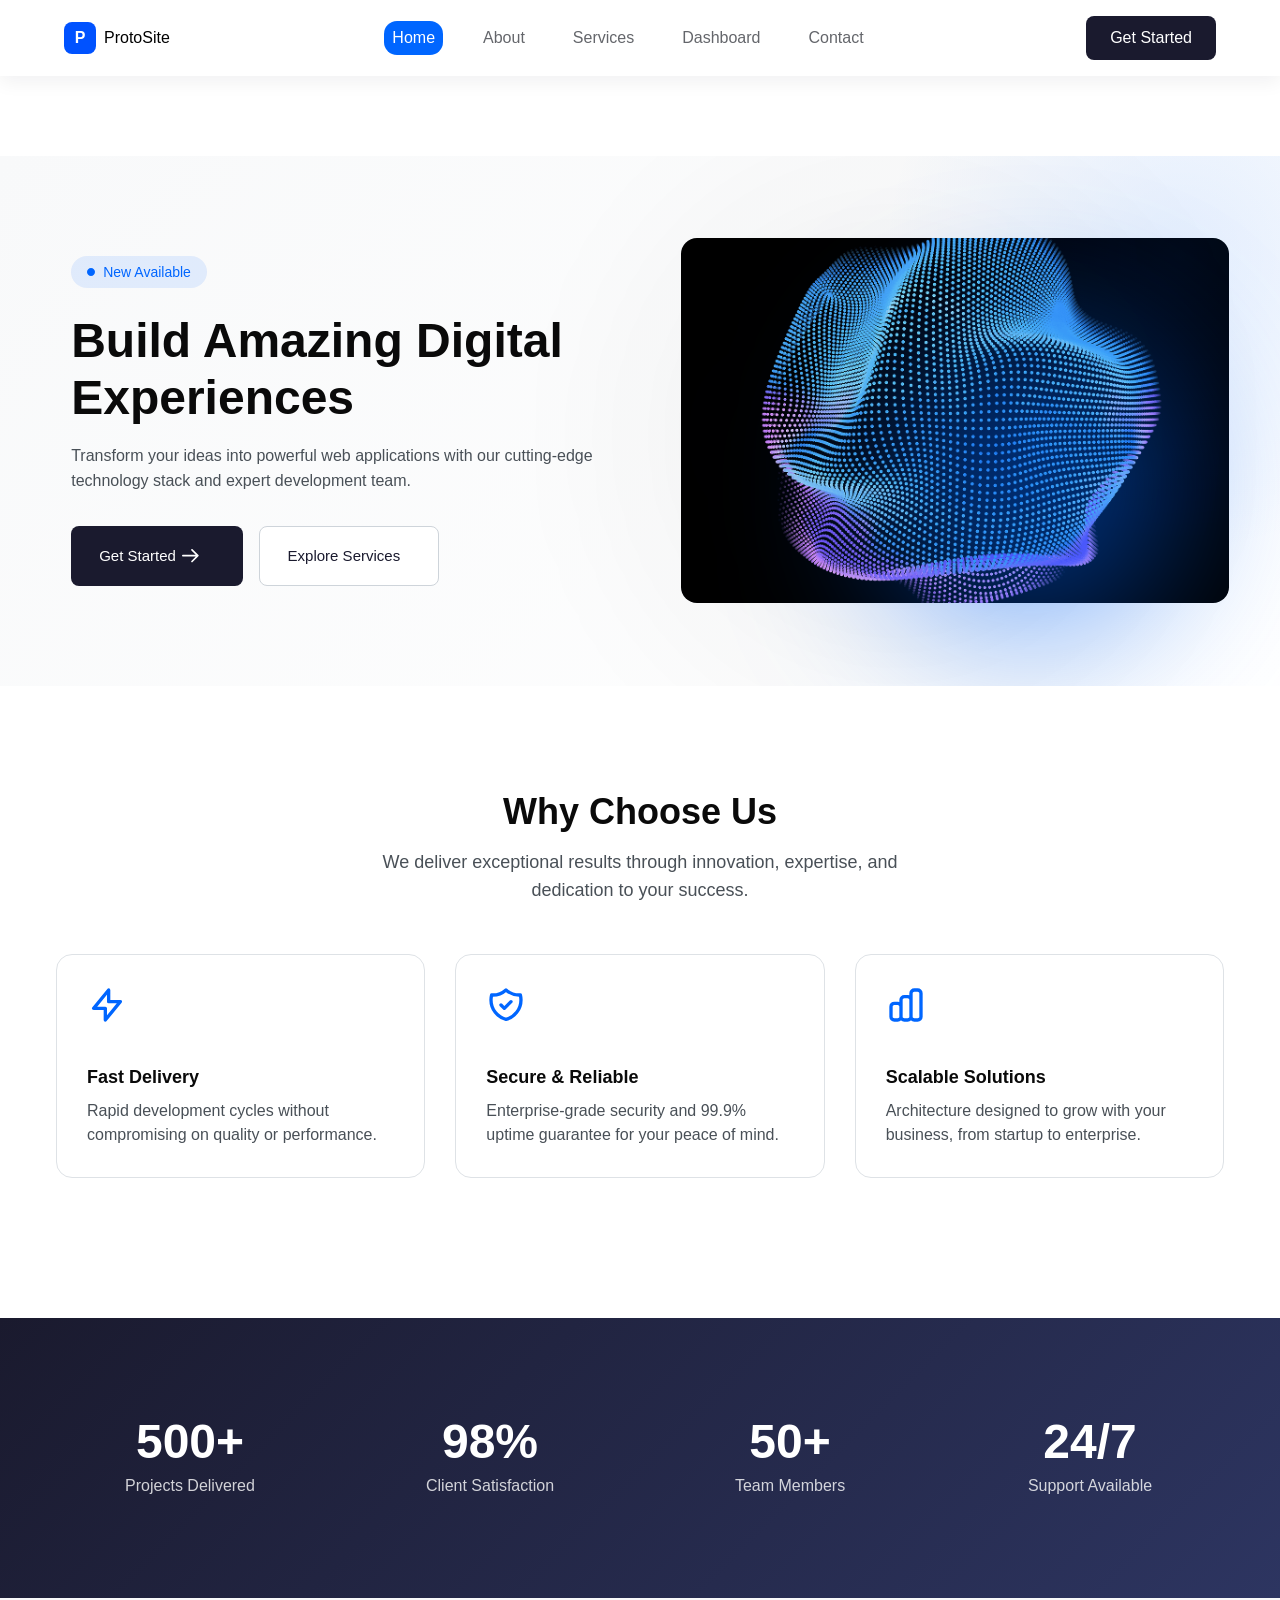
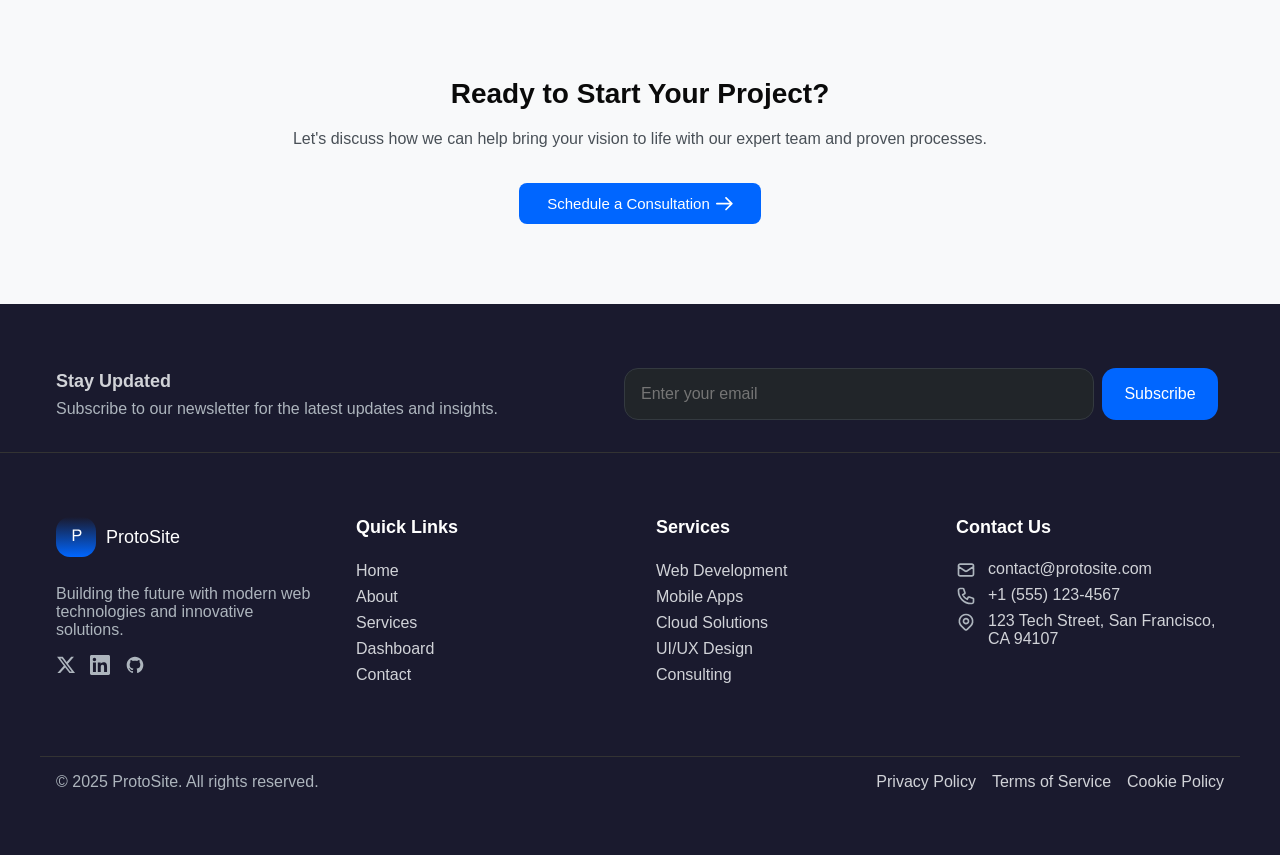
==== index.html @ 941f1aac "Add files via upload" ====
<!DOCTYPE html>
<html lang="en">
  <head>
    <meta charset="UTF-8" />
    <meta name="viewport" content="width=device-width, initial-scale=1.0" />
    <title>protosite</title>
    <link rel="icon" href="assets/favicon.png" type="image/x-icon" />
    <link rel="stylesheet" href="styles/reset.css" />
    <link rel="stylesheet" href="styles/general.css" />
    <link rel="stylesheet" href="styles/header.css" />
    <link rel="stylesheet" href="styles/footer.css" />
    <link rel="stylesheet" href="styles/home.css" />
    <script src="js/script.js" defer></script>
  </head>
  <body>
    <header>
      <nav>
        <div class="logo">
          <span class="logo-letter">P</span>
          <span class="logo-text">ProtoSite</span>
        </div>

        <div class="nav-links">
          <a href="index.html" class="active">Home</a>
          <a href="about.html">About</a>
          <a href="services.html">Services</a>
          <a href="index.html">Dashboard</a>
          <a href="contact.html">Contact</a>
        </div>

        <button class="get-started-btn">Get Started</button>

        <button class="mobile-menu-btn" aria-label="Toggle menu">
          <svg
            width="24"
            height="24"
            viewBox="0 0 24 24"
            fill="none"
            xmlns="http://www.w3.org/2000/svg"
          >
            <path
              d="M3 12H21M3 6H21M3 18H21"
              stroke="currentColor"
              stroke-width="2"
            />
          </svg>
        </button>
      </nav>
    </header>

    <section id="home" class="hero">
      <div class="gradient-under-button"></div>

      <div class="hero-text">
        <div class="hero-top">
          <div class="hero-image-side">
            <img src="assets/dot.svg" alt="New Available" class="dot" />
            <span class="tag-text">New Available</span>
          </div>
        </div>

        <h1>Build Amazing Digital Experiences</h1>
        <p>
          Transform your ideas into powerful web applications with our
          cutting-edge technology stack and expert development team.
        </p>

        <div class="buttons">
          <a href="contact.html" class="btn-dark"
            >Get Started
            <img src="assets/Vector (1).svg" alt="Vector" />
          </a>
          <a href="services.html" class="btn-light">Explore Services</a>
        </div>
      </div>

      <div class="hero-image">
        <img src="assets/hero sec1.png" alt="Hero Image" />
      </div>
    </section>

    <section class="features">
      <div class="container">
        <div class="section-header">
          <h2>Why Choose Us</h2>
          <p>
            We deliver exceptional results through innovation, expertise, and
            dedication to your success.
          </p>
        </div>
        <div class="features-grid">
          <div class="feature-card">
            <div class="feature-icon">
              <img src="assets/RocketIcon.svg" alt="Fast Delivery" />
            </div>
            <h3>Fast Delivery</h3>
            <p>
              Rapid development cycles without compromising on quality or
              performance.
            </p>
          </div>
          <div class="feature-card">
            <div class="feature-icon">
              <img src="assets/ShieldIcon.svg" alt="Secure & Reliable" />
            </div>
            <h3>Secure & Reliable</h3>
            <p>
              Enterprise-grade security and 99.9% uptime guarantee for your
              peace of mind.
            </p>
          </div>
          <div class="feature-card">
            <div class="feature-icon">
              <img src="assets/ChartIcon.svg" alt="Scalable Solutions" />
            </div>
            <h3>Scalable Solutions</h3>
            <p>
              Architecture designed to grow with your business, from startup to
              enterprise.
            </p>
          </div>
        </div>
      </div>
    </section>

    <section class="stats">
      <div class="container">
        <div class="stats-grid">
          <div class="stat-item">
            <div class="stat-number">500+</div>
            <div class="stat-label">Projects Delivered</div>
          </div>
          <div class="stat-item">
            <div class="stat-number">98%</div>
            <div class="stat-label">Client Satisfaction</div>
          </div>
          <div class="stat-item">
            <div class="stat-number">50+</div>
            <div class="stat-label">Team Members</div>
          </div>
          <div class="stat-item">
            <div class="stat-number">24/7</div>
            <div class="stat-label">Support Available</div>
          </div>
        </div>
      </div>
    </section>

    <section class="ready-section">
      <div class="ready-content">
        <h2>Ready to Start Your Project?</h2>
        <p>
          Let's discuss how we can help bring your vision to life with our
          expert team and proven processes.
        </p>
        <a href="contact.html" class="ready-btn"
          >Schedule a Consultation <img src="assets/Vector (1).svg" alt="arrow"
        /></a>
      </div>
    </section>

    <footer>
      <div class="footer-top container">
        <div class="footer-text">
          <h6>Stay Updated</h6>
          <p>
            Subscribe to our newsletter for the latest updates and insights.
          </p>
        </div>
        <form class="footer-email">
          <input
            type="email"
            id="email"
            placeholder="Enter your email"
            required
          />
          <button type="submit">Subscribe</button>
        </form>
      </div>
      <div class="footer-middle">
        <div class="container">
          <div class="col about">
            <div class="logo">
              <img src="./assets/logo.svg" alt="logo" />
              <span class="logo-text">ProtoSite</span>
            </div>
            <p class="brand-desc">
              Building the future with modern web technologies and innovative
              solutions.
            </p>
            <div class="social">
              <a href="#" aria-label="X"><img src="./assets/x.svg" alt="" /></a>
              <a href="#" aria-label="LinkedIn"
                ><img src="./assets/linkdin.svg" alt=""
              /></a>
              <a href="#" aria-label="GitHub"
                ><img src="./assets/github.svg" alt=""
              /></a>
            </div>
          </div>

          <div class="col links">
            <h6>Quick Links</h6>
            <ul>
              <li><a href="index.html">Home</a></li>
              <li><a href="about.html">About</a></li>
              <li><a href="services.html">Services</a></li>
              <li><a href="#">Dashboard</a></li>
              <li><a href="contact.html">Contact</a></li>
            </ul>
          </div>

          <div class="col services">
            <h6>Services</h6>
            <ul>
              <li><a href="#">Web Development</a></li>
              <li><a href="#">Mobile Apps</a></li>
              <li><a href="#">Cloud Solutions</a></li>
              <li><a href="#">UI/UX Design</a></li>
              <li><a href="#">Consulting</a></li>
            </ul>
          </div>

          <div class="col contact">
            <h6>Contact Us</h6>
            <div class="contact-line">
              <img src="./assets/mail.svg" alt="main" />
              <a href="mailto:contact@protosite.com">contact@protosite.com</a>
            </div>
            <div class="contact-line">
              <img src="./assets/phone.svg" alt="phone icon" /> +1 (555)
              123-4567
            </div>
            <div class="contact-line">
              <img src="./assets/map-pin.svg" alt="pin" /> 123 Tech Street, San
              Francisco, CA 94107
            </div>
          </div>
        </div>
      </div>

      <div class="footer-bottom container">
        <p>© 2025 ProtoSite. All rights reserved.</p>
        <nav class="footer-nav">
          <a href="#">Privacy Policy</a>
          <a href="#">Terms of Service</a>
          <a href="#">Cookie Policy</a>
        </nav>
      </div>
    </footer>
  </body>
</html>
---- styles/general.css ----
/* general styles */
body {
  /* The font stack tells the browser which fonts to try, in order. */
  font-family: Arial, 'Helvetica Neue',
    /* A common, slightly better-looking substitute */ Helvetica, sans-serif; /* Essential: generic fallback to any sans-serif font */
  font-size: 16px;
}
---- styles/header.css ----
/* general styles */
body {
  /* The font stack tells the browser which fonts to try, in order. */
  font-family: Arial, 'Helvetica Neue',
    /* A common, slightly better-looking substitute */ Helvetica, sans-serif; /* Essential: generic fallback to any sans-serif font */
  font-size: 16px;
}

/*--------------------------
      header
  --------------------------*/
/* Keep header stuck to top on scroll */
header {
  position: sticky;
  top: 0;
  z-index: 1000;
}

/* Navigation Styles */
header nav {
  display: flex;
  justify-content: space-between;
  align-items: center;
  padding: 1rem 4rem;
  margin-bottom: 0; /* spacing handled on .hero */
  background: rgba(255, 255, 255, 0.96);
  box-shadow: 0 6px 18px rgba(16, 24, 40, 0.06);
  transition: background 200ms ease, box-shadow 200ms ease;
  width: 100%;
}

header .mobile-menu-btn {
  display: none;
  background: none;
  border: none;
  color: #0f1217;
  cursor: pointer;
  padding: 0.5rem;
}

header .logo {
  display: flex;
  align-items: center;
  gap: 0.5rem;
}

.logo-letter {
  background-color: #0052ff;
  color: white;
  width: 32px;
  height: 32px;
  display: flex;
  align-items: center;
  justify-content: center;
  border-radius: 8px;
  font-weight: bold;
}

.nav-links {
  display: flex;
  gap: 2rem;
}

.nav-links a {
  text-decoration: none;
  color: #64666b;
  font-weight: 400;
  transition: color 0.3s ease-in-out;
  padding: 0.5em;
  border-radius: 13px;
}

.nav-links a.active {
  color: #fff;
  background-color: #0066ff;
}

.nav-links a:hover {
  color: #fff;
  background-color: #0066ff;
}

.get-started-btn {
  background-color: #1a1a2e;
  color: white;
  padding: 0.8rem 1.5rem;
  border: none;
  border-radius: 8px;
  font-weight: 500;
  cursor: pointer;
  transition: background-color 0.3s ease;
}

.get-started-btn:hover {
  background-color: #0052ff;
}

@media (max-width: 1024px) {
  .nav-links {
    display: none;
  }
  header .mobile-menu-btn {
    display: block;
  }

  header .get-started-btn {
    display: none;
  }

  .nav-links {
    display: none;
    position: absolute;
    top: 100%;
    left: 0;
    right: 0;
    background-color: white;
    padding: 1rem;
    box-shadow: 0 4px 6px rgba(0, 0, 0, 0.1);
    border-radius: 8px;
    flex-direction: column;
    gap: 1rem;
    z-index: 1000;
  }
  .nav-links.active {
    display: flex;
  }
}

@media (max-width: 480px) {
  .logo-text {
    display: none;
  }
}
---- styles/footer.css ----
/* --------------------- container --------------------- */

.container {
  max-width: 1200px;
  margin: 0 auto;
  padding: 0 1rem;
}
@media (max-width: 600px) {
  .container {
    padding: 0 0.5rem;
  }
}

/* --------------------- footer --------------------- */
footer {
  background: #1a1a2e;
  color: #d1d3d8;
  padding-top: 4rem;
  padding-bottom: 4rem;
}

footer a {
  color: #d1d3d8;
}

/* --------------------- footer-top --------------------- */

footer .footer-top {
  display: flex;
  justify-content: space-between;
  align-items: center;
  gap: 1rem;
  padding-bottom: 2rem;
}

footer .footer-text {
  display: flex;
  flex-direction: column;
  gap: 0.5rem;
}

footer p {
  color: #adb5bd;
  font-size: 16px;
}
footer .logo-text {
  color: white;
  font-size: 18px;
}
footer h6 {
  font-size: 18px;
}

footer .footer-email {
  width: 100%;
  display: flex;
  gap: 0.5rem;
  max-width: 600px;
}

footer .footer-email input[type='email'] {
  border: 1px solid #343a40;
  border-radius: 4px;
  font-size: 16px;
  background-color: #212529;
}

footer .footer-email input[type='email'],
footer .footer-email button {
  border-radius: 14px;
  padding: 1rem;
  max-width: 470px;
  width: 100%;
}

footer .footer-email button {
  background-color: #0066ff;
  color: white;
  max-width: 116px;
}

@media (max-width: 600px) {
  footer .footer-top {
    flex-direction: column;
    align-items: flex-start;
  }

  footer .footer-text {
    text-align: center;
    width: 100%;
  }
  footer form {
    flex-direction: column;
    align-items: center;
  }
}

/* ---------------footer middle section --------------- */
footer .footer-middle {
  border-top: 1px solid #333;
}

footer .footer-middle .container {
  padding-top: 4rem;
  padding-bottom: 4rem;
  border-bottom: 1px solid #333;
  display: grid;
  grid-template-columns: 1fr;
  gap: 2rem;
}

@media (min-width: 600px) {
  footer .footer-middle .container {
    grid-template-columns: repeat(2, 1fr);
  }
}
@media (min-width: 1024px) {
  footer .footer-middle .container {
    /* repeat(4, 1fr) creates four equal columns */
    grid-template-columns: repeat(4, 1fr);
  }
}
footer .footer-middle .container .col.about {
  display: flex;
  flex-direction: column;
  gap: 1rem;
}

footer .footer-middle .logo {
  display: flex;
  align-items: center;
  gap: 10px;
  margin-bottom: 12px;
}

footer .logo-icon {
  width: 40px;
  height: 40px;
}

footer .social a {
  display: inline-block;
  margin-right: 10px;
}
footer .col .container,
footer .col h6 {
  color: #fff;
}
footer .footer-middle .col h6 {
  padding-bottom: 1rem;
}
footer .col ul {
  list-style: none;
  padding: 0;
  margin: 0;
}

footer .col ul li {
  margin: 8px 0;
}

footer .col a {
  text-decoration: none;
}

footer .contact-line {
  margin: 6px 0;
  display: flex;
  gap: 12px;
}

footer .col.contact img {
  width: 20px;
  height: 20px;
}

/* center items in mobile view */
@media (max-width: 600px) {
  footer .footer-middle {
    .col.about {
      align-items: center;
    }
    .brand-desc {
      text-align: center;
    }
  }

  .footer-middle .col.links a,
  .footer-middle .col.services a,
  .footer-middle .col {
    display: flex;
    align-items: center;
    flex-direction: column;
  }
  .footer-middle .col.contact p {
    text-align: center;
  }
}
/* --------------------- footer-bottom --------------------- */

.footer-bottom {
  /* padding: 0 10rem 2rem 5rem; */
  padding-top: 1rem;
  display: flex;
  justify-content: space-between;
}

.footer-bottom .footer-nav {
  display: flex;
  gap: 1rem;
}

@media (max-width: 600px) {
  .footer-bottom .footer-nav,
  .footer-bottom {
    flex-direction: column-reverse;
    gap: 1rem;
    align-items: center;
  }
}
---- styles/home.css ----
/* ===== Hero Section ===== */
.hero {
  display: flex;
  flex-wrap: wrap;
  align-items: center;
  justify-content: center;
  padding: 80px 4%;
  background: linear-gradient(
    135deg,
    rgba(248, 249, 250, 1) 0%,
    rgba(255, 255, 255, 1) 100%
  );
  gap: 30px;
  position: relative;
  margin-top: 80px;
  overflow: hidden;
  width: 100%;
}
.hero .gradient-under-button {
  position: absolute;
  width: 400px;
  height: 400px;
  background: rgba(26, 26, 46, 0.1);
  border-radius: 50%;
  bottom: 50px;
  right: 30%;
  transform: translateX(50%);
  z-index: 0;
  filter: blur(128px);
  opacity: 0.8;
}

.hero::before {
  content: '';
  position: absolute;
  width: 600px;
  height: 600px;
  background: radial-gradient(
    circle,
    rgba(0, 102, 255, 0.1) 0%,
    rgba(0, 102, 255, 0) 70%
  );
  border-radius: 50%;
  top: -200px;
  right: -200px;
  z-index: 0;
}

.hero::after {
  content: '';
  position: absolute;
  width: 300px;
  height: 300px;
  background: rgba(0, 102, 255, 0.5);
  border-radius: 50%;
  bottom: 50px;
  right: 100px;
  filter: blur(80px);
  z-index: 0;
}

.hero-text {
  flex: 1 1 500px;
  max-width: 600px;
  padding: 20px;
  text-align: left;
}

.hero-top {
  margin-bottom: 16px;
}

.hero-image-side {
  display: inline-flex;
  align-items: center;
  gap: 8px;
  background: rgba(0, 102, 255, 0.1);
  padding: 8px 16px;
  border-radius: 30px;
  margin-bottom: 8px;
}

.hero-image-side .dot {
  width: 8px;
  height: 8px;
  color: rgba(0, 102, 255, 1);
}

.hero-image-side .tag-text {
  font-size: 14px;
  color: rgba(0, 102, 255, 1);
  font-weight: 500;
}

.hero-text h1 {
  font-size: 48px;
  font-weight: 700;
  color: #0a0a0a;
  margin-bottom: 16px;
  line-height: 1.2;
}

.hero-text p {
  font-size: 16px;
  color: rgba(73, 80, 87, 1);
  margin-bottom: 32px;
  line-height: 1.6;
}

.buttons {
  display: flex;
  gap: 16px;
  flex-wrap: wrap;
  height: 59.6px;
}

.btn-dark,
.btn-light {
  display: inline-block;
  align-content: center;
  justify-items: center;
  padding: 12px 28px;
  border-radius: 8px;
  font-size: 15px;
  text-decoration: none;
  transition: background-color 0.3s ease, transform 0.2s ease;
}

.btn-dark {
  background-color: rgba(26, 26, 46, 1);
  color: rgba(255, 255, 255, 1);
  width: 171.42px;
  display: inline-flex;
  align-items: center;
  gap: 6px;
  position: relative;
  z-index: 5;
}

.btn-dark:hover {
  background-color: rgba(0, 102, 255, 1);
  transform: translateY(-2px);
  color: #ffffff;
}

.btn-light {
  background-color: rgba(255, 255, 255, 1);
  color: rgba(26, 26, 46, 1);
  border: 1.81px solid rgba(206, 212, 218, 1);
  width: 180.5px;
}

.btn-light:hover {
  background-color: rgba(26, 26, 46, 1);
  transform: translateY(-2px);
  color: rgba(255, 255, 255, 1);
}

.hero-image {
  flex: 1 1 400px;
  text-align: center;
}

.hero-image img {
  height: 38.33;
  width: 584.01px;
  border-radius: 16px;
}

/* === Responsive Design === */
@media (max-width: 992px) {
  .hero {
    flex-direction: column-reverse;
    text-align: center;
    padding: 40px 20px;
  }

  .hero-text {
    max-width: 100%;
  }

  .buttons {
    justify-content: center;
  }
}

@media (max-width: 576px) {
  .hero-text h1 {
    font-size: 32px;
  }

  .hero-text p {
    font-size: 14px;
  }

  .btn-dark,
  .btn-light {
    padding: 10px 20px;
    font-size: 14px;
  }

  .hero-image img {
    width: 100%;
    height: auto;
  }
}

.features {
  background: #ffffff;
  padding: 100px 20px;
  margin-top: 6px;
  margin-bottom: 6px;
}

.section-header {
  text-align: center;
  margin-bottom: 50px;
}

.section-header h2 {
  font-size: 36px;
  line-height: 40px;
  font-weight: 700;
  color: #0a0a0a;
  margin-bottom: 16px;
}

.section-header p {
  font-size: 18px;
  line-height: 28px;
  color: #495057;
  max-width: 600px;
  margin: 0 auto;
}

.features-grid {
  display: grid;
  grid-template-columns: repeat(3, 1fr);
  gap: 30px;
}

.feature-card {
  background: #ffffff;
  border: 1px solid #dee2e6;
  border-radius: 16px;
  padding: 30px;
  text-align: left;
  transition: all 0.3s ease;
}

.feature-card:hover {
  transform: translateY(-4px);
  box-shadow: 0 10px 30px rgba(0, 0, 0, 0.1);
}

.feature-icon {
  width: 56px;
  height: 56px;
  margin-bottom: 24px;
}

.feature-icon img {
  width: 40px;
  height: 40px;
  object-fit: contain;
  margin-bottom: 20px;
}

.feature-card h3 {
  font-size: 18px;
  line-height: 24px;
  font-weight: 600;
  color: #0a0a0a;
  margin-bottom: 10px;
}

.feature-card p {
  font-size: 16px;
  line-height: 24px;
  color: #495057;
}

/* للجوال */
@media (max-width: 992px) {
  .features-grid {
    grid-template-columns: repeat(2, 1fr); /* عمودين في التابلت */
  }
}

@media (max-width: 600px) {
  .features-grid {
    grid-template-columns: 1fr; /* عمود واحد في الجوال */
  }
}
/* Statistics Section */
.stats {
  background: linear-gradient(135deg, #1a1a2e 0%, #2d3561 100%);
  padding: 100px 20px;
  margin-top: 40px;
  margin-bottom: 0px;
}

.stats-grid {
  display: grid;
  grid-template-columns: repeat(4, 1fr);
  gap: 32px;
}

.stat-item {
  text-align: center;
}

.stat-number {
  font-size: 48px;
  line-height: 48px;
  font-weight: 700;
  color: #ffffff;
  margin-bottom: 8px;
}

.stat-label {
  font-size: 16px;
  line-height: 24px;
  color: rgba(255, 255, 255, 0.8);
}
@media (max-width: 992px) {
  .stats-grid {
    grid-template-columns: repeat(2, 1fr);
    gap: 24px;
  }

  .stat-number {
    font-size: 40px;
  }
}

/*  الجوال: عمود واحد */
@media (max-width: 600px) {
  .stats-grid {
    grid-template-columns: 1fr;
    gap: 20px;
  }

  .stat-number {
    font-size: 36px;
  }

  .stats {
    padding: 60px 16px; /* تصغير المسافات للجوال */
  }
}

/* ===== Ready Section ===== */
.ready-section {
  background-color: rgba(248, 249, 250, 1);
  text-align: center;
  padding: 80px 20px;
  margin: 0px;
}

.ready-content {
  max-width: 700px;
  margin: 0 auto;
}

.ready-section h2 {
  font-size: 28px;
  font-weight: 600;
  color: #0a0a0a;
  margin-bottom: 16px;
}

.ready-section p {
  font-size: 16px;
  color: #495057;
  margin-bottom: 32px;
  line-height: 1.6;
}

.ready-btn {
  display: inline-flex;
  align-items: center;
  gap: 6px;
  background-color: rgba(0, 102, 255, 1);
  color: #ffffff;
  padding: 12px 28px;
  border-radius: 8px;
  font-size: 15px;
  text-decoration: none;
  transition: background-color 0.3s ease, transform 0.2s ease;
}

/* ===== Responsive Design ===== */
@media (max-width: 600px) {
  .ready-section {
    padding: 60px 16px;
  }

  .ready-section h2 {
    font-size: 22px;
  }

  .ready-section p {
    font-size: 14px;
  }

  .ready-btn {
    padding: 10px 22px;
    font-size: 14px;
  }
}
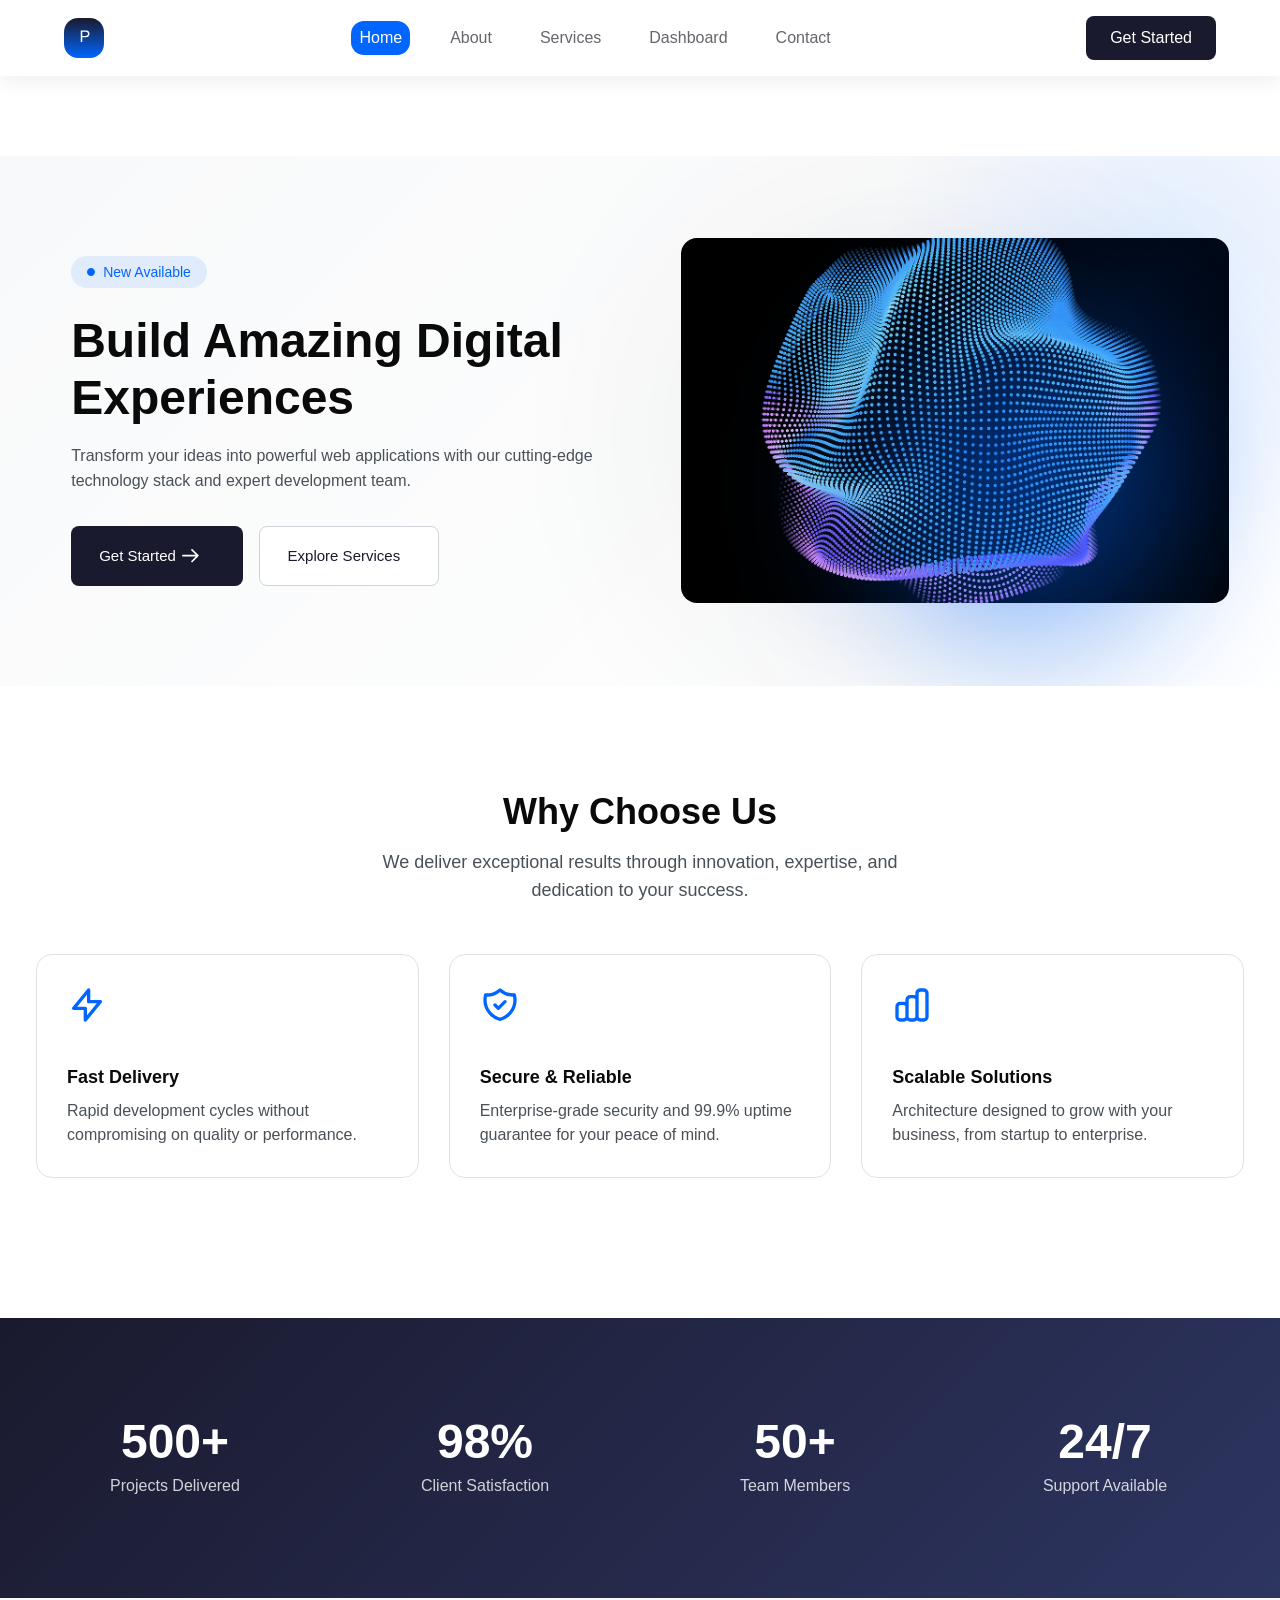
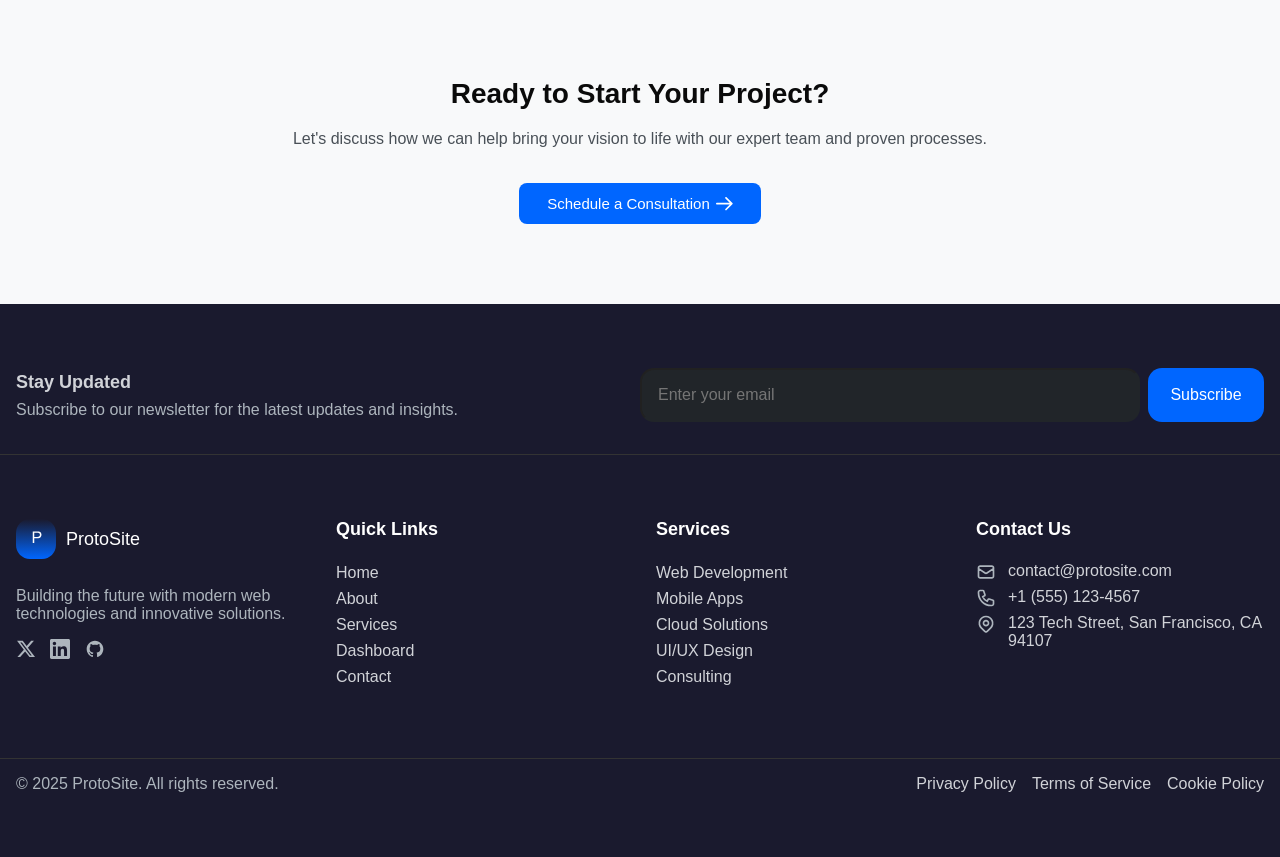
==== commit c0c3c72e: "update header logo" ====
--- a/index.html
+++ b/index.html
@@ -15,10 +15,7 @@
   <body>
     <header>
       <nav>
-        <div class="logo">
-          <span class="logo-letter">P</span>
-          <span class="logo-text">ProtoSite</span>
-        </div>
+        <img src="assets/logo.svg" alt="ProtoSite Logo" class="logo" />
 
         <div class="nav-links">
           <a href="index.html" class="active">Home</a>
--- a/styles/footer.css
+++ b/styles/footer.css
@@ -1,7 +1,7 @@
 /* --------------------- container --------------------- */
 
 .container {
-  max-width: 1200px;
+  max-width: 1600px;
   margin: 0 auto;
   padding: 0 1rem;
 }
@@ -39,6 +39,12 @@
   gap: 0.5rem;
 }
 
+@media (max-width: 600px) {
+  footer .footer-text {
+    width: unset;
+  }
+}
+
 footer p {
   color: #adb5bd;
   font-size: 16px;
@@ -55,21 +61,28 @@
   width: 100%;
   display: flex;
   gap: 0.5rem;
-  max-width: 600px;
+  max-width: 50%;
+}
+
+@media (max-width: 600px) {
+  footer .footer-email {
+    max-width: unset;
+  }
 }
 
 footer .footer-email input[type='email'] {
-  border: 1px solid #343a40;
   border-radius: 4px;
   font-size: 16px;
   background-color: #212529;
+  outline: none;
+  border-bottom-color: transparent;
+  border-right-color: transparent;
 }
 
 footer .footer-email input[type='email'],
 footer .footer-email button {
   border-radius: 14px;
   padding: 1rem;
-  max-width: 470px;
   width: 100%;
 }
 
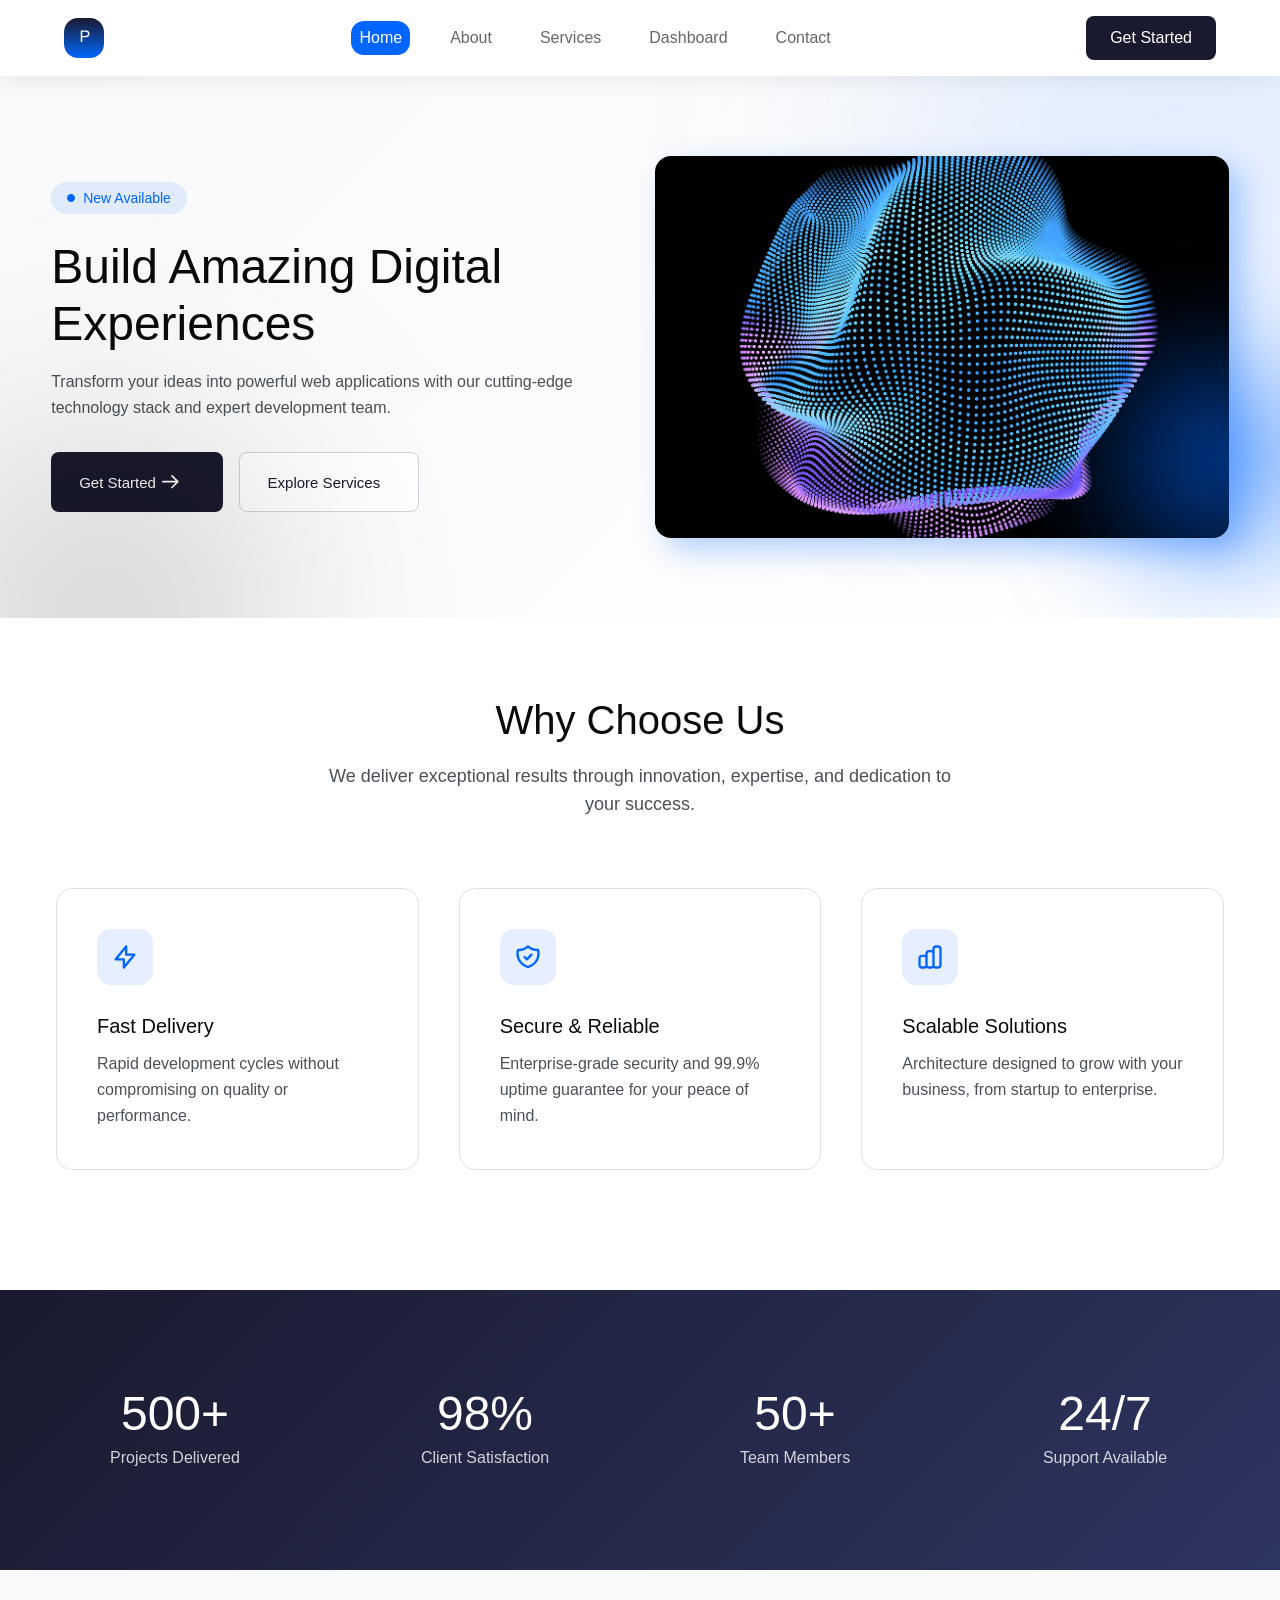
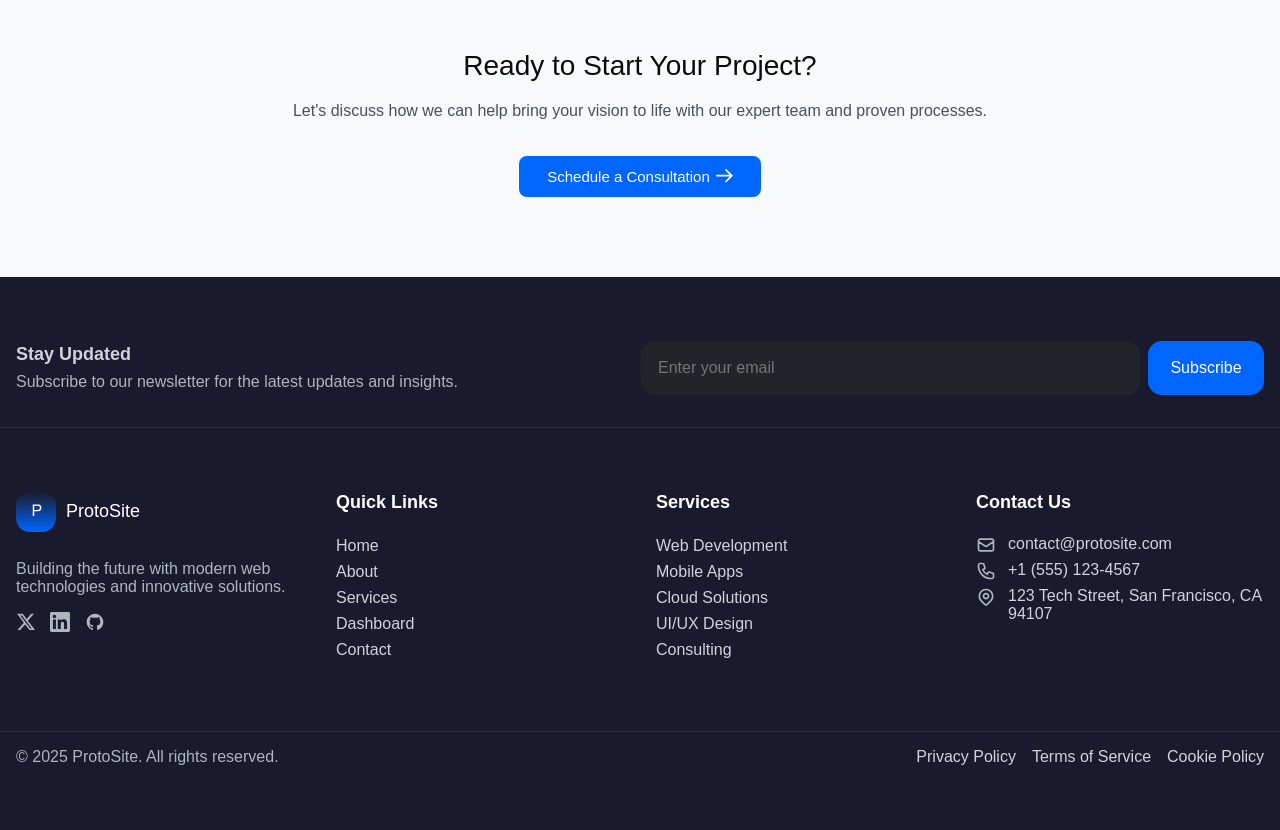
==== commit 11614417: "update home page" ====
--- a/index.html
+++ b/index.html
@@ -46,12 +46,22 @@
     </header>
 
     <section id="home" class="hero">
-      <div class="gradient-under-button"></div>
-
       <div class="hero-text">
         <div class="hero-top">
           <div class="hero-image-side">
-            <img src="assets/dot.svg" alt="New Available" class="dot" />
+            <svg
+              width="8"
+              height="8"
+              viewBox="0 0 8 8"
+              fill="none"
+              xmlns="http://www.w3.org/2000/svg"
+            >
+              <path
+                d="M0 3.99764C0 1.7898 1.7898 0 3.99764 0C6.20548 0 7.99528 1.7898 7.99528 3.99764C7.99528 6.20548 6.20548 7.99528 3.99764 7.99528C1.7898 7.99528 0 6.20548 0 3.99764Z"
+                fill="#0066FF"
+              />
+            </svg>
+
             <span class="tag-text">New Available</span>
           </div>
         </div>
@@ -65,7 +75,21 @@
         <div class="buttons">
           <a href="contact.html" class="btn-dark"
             >Get Started
-            <img src="assets/Vector (1).svg" alt="Vector" />
+            <svg
+              width="17"
+              height="14"
+              viewBox="0 0 17 14"
+              fill="none"
+              xmlns="http://www.w3.org/2000/svg"
+            >
+              <path
+                d="M9.99764 0.83313L15.8296 6.66509M15.8296 6.66509L9.99764 12.4971M15.8296 6.66509H0.83313"
+                stroke="white"
+                stroke-width="1.66627"
+                stroke-linecap="round"
+                stroke-linejoin="round"
+              />
+            </svg>
           </a>
           <a href="services.html" class="btn-light">Explore Services</a>
         </div>
@@ -73,6 +97,7 @@
 
       <div class="hero-image">
         <img src="assets/hero sec1.png" alt="Hero Image" />
+        <div class="glow-circle"></div>
       </div>
     </section>
 
@@ -88,7 +113,21 @@
         <div class="features-grid">
           <div class="feature-card">
             <div class="feature-icon">
-              <img src="assets/RocketIcon.svg" alt="Fast Delivery" />
+              <svg
+                width="28"
+                height="28"
+                viewBox="0 0 28 28"
+                fill="none"
+                xmlns="http://www.w3.org/2000/svg"
+              >
+                <path
+                  d="M15.1616 11.6628V3.49884L4.6651 16.3279H12.829V24.4918L23.3255 11.6628H15.1616Z"
+                  stroke="#0066FF"
+                  stroke-width="2.33255"
+                  stroke-linecap="round"
+                  stroke-linejoin="round"
+                />
+              </svg>
             </div>
             <h3>Fast Delivery</h3>
             <p>
@@ -98,7 +137,21 @@
           </div>
           <div class="feature-card">
             <div class="feature-icon">
-              <img src="assets/ShieldIcon.svg" alt="Secure & Reliable" />
+              <svg
+                width="28"
+                height="28"
+                viewBox="0 0 28 28"
+                fill="none"
+                xmlns="http://www.w3.org/2000/svg"
+              >
+                <path
+                  d="M10.4965 13.9953L12.829 16.3279L17.4941 11.6628M24.0463 6.97901C20.3586 7.17484 16.7439 5.89975 13.9953 3.43353C11.2467 5.89975 7.632 7.17484 3.94436 6.97901C3.64758 8.12792 3.49788 9.30987 3.49884 10.4965C3.49884 17.0171 7.95868 22.4975 13.9953 24.0509C20.032 22.4975 24.4918 17.0183 24.4918 10.4965C24.4918 9.28124 24.3367 8.1033 24.0463 6.97901Z"
+                  stroke="#0066FF"
+                  stroke-width="2.33255"
+                  stroke-linecap="round"
+                  stroke-linejoin="round"
+                />
+              </svg>
             </div>
             <h3>Secure & Reliable</h3>
             <p>
@@ -108,7 +161,21 @@
           </div>
           <div class="feature-card">
             <div class="feature-icon">
-              <img src="assets/ChartIcon.svg" alt="Scalable Solutions" />
+              <svg
+                width="28"
+                height="28"
+                viewBox="0 0 28 28"
+                fill="none"
+                xmlns="http://www.w3.org/2000/svg"
+              >
+                <path
+                  d="M10.4965 22.1592V15.1616C10.4965 14.543 10.2507 13.9497 9.8133 13.5122C9.37586 13.0748 8.78257 12.829 8.16394 12.829H5.83139C5.21276 12.829 4.61947 13.0748 4.18203 13.5122C3.74459 13.9497 3.49884 14.543 3.49884 15.1616V22.1592C3.49884 22.7779 3.74459 23.3712 4.18203 23.8086C4.61947 24.246 5.21276 24.4918 5.83139 24.4918H8.16394C8.78257 24.4918 9.37586 24.246 9.8133 23.8086C10.2507 23.3712 10.4965 22.7779 10.4965 22.1592ZM10.4965 22.1592V10.4965C10.4965 9.87786 10.7422 9.28457 11.1797 8.84713C11.6171 8.40969 12.2104 8.16394 12.829 8.16394H15.1616C15.7802 8.16394 16.3735 8.40969 16.811 8.84713C17.2484 9.28457 17.4941 9.87786 17.4941 10.4965V22.1592M10.4965 22.1592C10.4965 22.7779 10.7422 23.3712 11.1797 23.8086C11.6171 24.246 12.2104 24.4918 12.829 24.4918H15.1616C15.7802 24.4918 16.3735 24.246 16.811 23.8086C17.2484 23.3712 17.4941 22.7779 17.4941 22.1592M17.4941 22.1592V5.83139C17.4941 5.21276 17.7399 4.61947 18.1773 4.18203C18.6148 3.74459 19.2081 3.49884 19.8267 3.49884H22.1592C22.7779 3.49884 23.3712 3.74459 23.8086 4.18203C24.246 4.61947 24.4918 5.21276 24.4918 5.83139V22.1592C24.4918 22.7779 24.246 23.3712 23.8086 23.8086C23.3712 24.246 22.7779 24.4918 22.1592 24.4918H19.8267C19.2081 24.4918 18.6148 24.246 18.1773 23.8086C17.7399 23.3712 17.4941 22.7779 17.4941 22.1592Z"
+                  stroke="#0066FF"
+                  stroke-width="2.33255"
+                  stroke-linecap="round"
+                  stroke-linejoin="round"
+                />
+              </svg>
             </div>
             <h3>Scalable Solutions</h3>
             <p>
@@ -151,8 +218,23 @@
           expert team and proven processes.
         </p>
         <a href="contact.html" class="ready-btn"
-          >Schedule a Consultation <img src="assets/Vector (1).svg" alt="arrow"
-        /></a>
+          >Schedule a Consultation
+          <svg
+            width="17"
+            height="14"
+            viewBox="0 0 17 14"
+            fill="none"
+            xmlns="http://www.w3.org/2000/svg"
+          >
+            <path
+              d="M9.99764 0.83313L15.8296 6.66509M15.8296 6.66509L9.99764 12.4971M15.8296 6.66509H0.83313"
+              stroke="white"
+              stroke-width="1.66627"
+              stroke-linecap="round"
+              stroke-linejoin="round"
+            />
+          </svg>
+        </a>
       </div>
     </section>
 
--- a/styles/home.css
+++ b/styles/home.css
@@ -1,9 +1,9 @@
 /* ===== Hero Section ===== */
 .hero {
   display: flex;
-  flex-wrap: wrap;
-  align-items: center;
-  justify-content: center;
+  flex-direction: row;
+  align-items: center;
+  justify-content: space-between;
   padding: 80px 4%;
   background: linear-gradient(
     135deg,
@@ -12,22 +12,9 @@
   );
   gap: 30px;
   position: relative;
-  margin-top: 80px;
+
   overflow: hidden;
   width: 100%;
-}
-.hero .gradient-under-button {
-  position: absolute;
-  width: 400px;
-  height: 400px;
-  background: rgba(26, 26, 46, 0.1);
-  border-radius: 50%;
-  bottom: 50px;
-  right: 30%;
-  transform: translateX(50%);
-  z-index: 0;
-  filter: blur(128px);
-  opacity: 0.8;
 }
 
 .hero::before {
@@ -35,35 +22,20 @@
   position: absolute;
   width: 600px;
   height: 600px;
-  background: radial-gradient(
-    circle,
-    rgba(0, 102, 255, 0.1) 0%,
-    rgba(0, 102, 255, 0) 70%
-  );
+  background: rgba(0, 102, 255, 0.1);
   border-radius: 50%;
   top: -200px;
   right: -200px;
   z-index: 0;
-}
-
-.hero::after {
-  content: '';
-  position: absolute;
-  width: 300px;
-  height: 300px;
-  background: rgba(0, 102, 255, 0.5);
-  border-radius: 50%;
-  bottom: 50px;
-  right: 100px;
-  filter: blur(80px);
-  z-index: 0;
+  filter: blur(128px);
 }
 
 .hero-text {
-  flex: 1 1 500px;
+  flex: 1;
   max-width: 600px;
-  padding: 20px;
   text-align: left;
+  z-index: 2;
+  order: 1;
 }
 
 .hero-top {
@@ -89,12 +61,12 @@
 .hero-image-side .tag-text {
   font-size: 14px;
   color: rgba(0, 102, 255, 1);
-  font-weight: 500;
+  font-weight: 400;
 }
 
 .hero-text h1 {
   font-size: 48px;
-  font-weight: 700;
+  font-weight: 400;
   color: #0a0a0a;
   margin-bottom: 16px;
   line-height: 1.2;
@@ -157,22 +129,63 @@
 }
 
 .hero-image {
-  flex: 1 1 400px;
+  flex: 1;
   text-align: center;
+  display: flex;
+  justify-content: flex-end;
+  align-items: center;
+  z-index: 2;
+  order: 2;
+  position: relative;
 }
 
 .hero-image img {
-  height: 38.33;
-  width: 584.01px;
+  width: 100%;
+  max-width: 584.01px;
+  height: auto;
   border-radius: 16px;
+  object-fit: cover;
+  box-shadow: 12px 12px 30px rgba(0, 102, 255, 0.3);
+}
+
+.glow-circle {
+  overflow: hidden;
+}
+
+/* gradient glowing shadow */
+.glow-circle::after {
+  content: '';
+  position: absolute;
+  top: 80%;
+  left: -700px;
+  width: 300px;
+  height: 300px;
+  border-radius: 50%;
+  background: #0000003a;
+  filter: blur(128px);
+  z-index: 2;
+}
+
+/* Blue glowing shadow */
+.glow-circle::before {
+  content: '';
+  position: absolute;
+  top: 60%;
+  left: 85%;
+  width: 150px;
+  height: 150px;
+  border-radius: 50%;
+  background: #0066ff;
+  filter: blur(70px);
+  z-index: 2;
 }
 
 /* === Responsive Design === */
 @media (max-width: 992px) {
   .hero {
-    flex-direction: column-reverse;
+    flex-direction: column;
     text-align: center;
-    padding: 40px 20px;
+    padding: 60px 20px;
   }
 
   .hero-text {
@@ -180,6 +193,10 @@
   }
 
   .buttons {
+    justify-content: center;
+  }
+  .hero-image {
+    margin-bottom: 30px;
     justify-content: center;
   }
 }
@@ -206,92 +223,97 @@
 }
 
 .features {
-  background: #ffffff;
-  padding: 100px 20px;
-  margin-top: 6px;
-  margin-bottom: 6px;
+  background: rgba(255, 255, 255, 1);
+  padding: 80px 40px;
 }
 
 .section-header {
   text-align: center;
-  margin-bottom: 50px;
+  margin-bottom: 70px;
 }
 
 .section-header h2 {
-  font-size: 36px;
-  line-height: 40px;
-  font-weight: 700;
+  font-size: 40px;
+  line-height: 44px;
+  font-weight: 400;
   color: #0a0a0a;
-  margin-bottom: 16px;
+  margin-bottom: 20px;
 }
 
 .section-header p {
   font-size: 18px;
   line-height: 28px;
   color: #495057;
-  max-width: 600px;
+  max-width: 650px;
   margin: 0 auto;
 }
 
 .features-grid {
   display: grid;
   grid-template-columns: repeat(3, 1fr);
-  gap: 30px;
+  gap: 40px;
 }
 
 .feature-card {
   background: #ffffff;
   border: 1px solid #dee2e6;
   border-radius: 16px;
-  padding: 30px;
+  padding: 40px;
   text-align: left;
   transition: all 0.3s ease;
 }
 
 .feature-card:hover {
-  transform: translateY(-4px);
-  box-shadow: 0 10px 30px rgba(0, 0, 0, 0.1);
+  transform: translateY(-6px);
+  box-shadow: 0 10px 30px rgba(0, 0, 0, 0.4);
 }
 
 .feature-icon {
   width: 56px;
   height: 56px;
-  margin-bottom: 24px;
-}
-
-.feature-icon img {
-  width: 40px;
-  height: 40px;
-  object-fit: contain;
-  margin-bottom: 20px;
+  margin-bottom: 28px;
+  background-color: rgba(0, 102, 255, 0.1);
+  border-radius: 14px;
+  display: flex;
+  align-items: center;
+  justify-content: center;
 }
 
 .feature-card h3 {
-  font-size: 18px;
-  line-height: 24px;
-  font-weight: 600;
+  font-size: 20px;
+  line-height: 26px;
+  font-weight: 400;
   color: #0a0a0a;
-  margin-bottom: 10px;
+  margin-bottom: 12px;
 }
 
 .feature-card p {
   font-size: 16px;
-  line-height: 24px;
+  line-height: 26px;
   color: #495057;
 }
 
-/* للجوال */
 @media (max-width: 992px) {
   .features-grid {
-    grid-template-columns: repeat(2, 1fr); /* عمودين في التابلت */
+    grid-template-columns: repeat(2, 1fr);
+    gap: 30px;
+    .feature-card {
+      padding: 32px;
+    }
   }
 }
 
 @media (max-width: 600px) {
   .features-grid {
-    grid-template-columns: 1fr; /* عمود واحد في الجوال */
-  }
-}
+    grid-template-columns: 1fr;
+    gap: 24px;
+  }
+
+  .feature-card {
+    padding: 28px;
+  }
+}
+
 /* Statistics Section */
 .stats {
   background: linear-gradient(135deg, #1a1a2e 0%, #2d3561 100%);
@@ -313,7 +335,7 @@
 .stat-number {
   font-size: 48px;
   line-height: 48px;
-  font-weight: 700;
+  font-weight: 400;
   color: #ffffff;
   margin-bottom: 8px;
 }
@@ -334,7 +356,6 @@
   }
 }
 
-/*  الجوال: عمود واحد */
 @media (max-width: 600px) {
   .stats-grid {
     grid-template-columns: 1fr;
@@ -346,7 +367,7 @@
   }
 
   .stats {
-    padding: 60px 16px; /* تصغير المسافات للجوال */
+    padding: 60px 16px;
   }
 }
 
@@ -365,7 +386,7 @@
 
 .ready-section h2 {
   font-size: 28px;
-  font-weight: 600;
+  font-weight: 400;
   color: #0a0a0a;
   margin-bottom: 16px;
 }
@@ -390,7 +411,6 @@
   transition: background-color 0.3s ease, transform 0.2s ease;
 }
 
-/* ===== Responsive Design ===== */
 @media (max-width: 600px) {
   .ready-section {
     padding: 60px 16px;
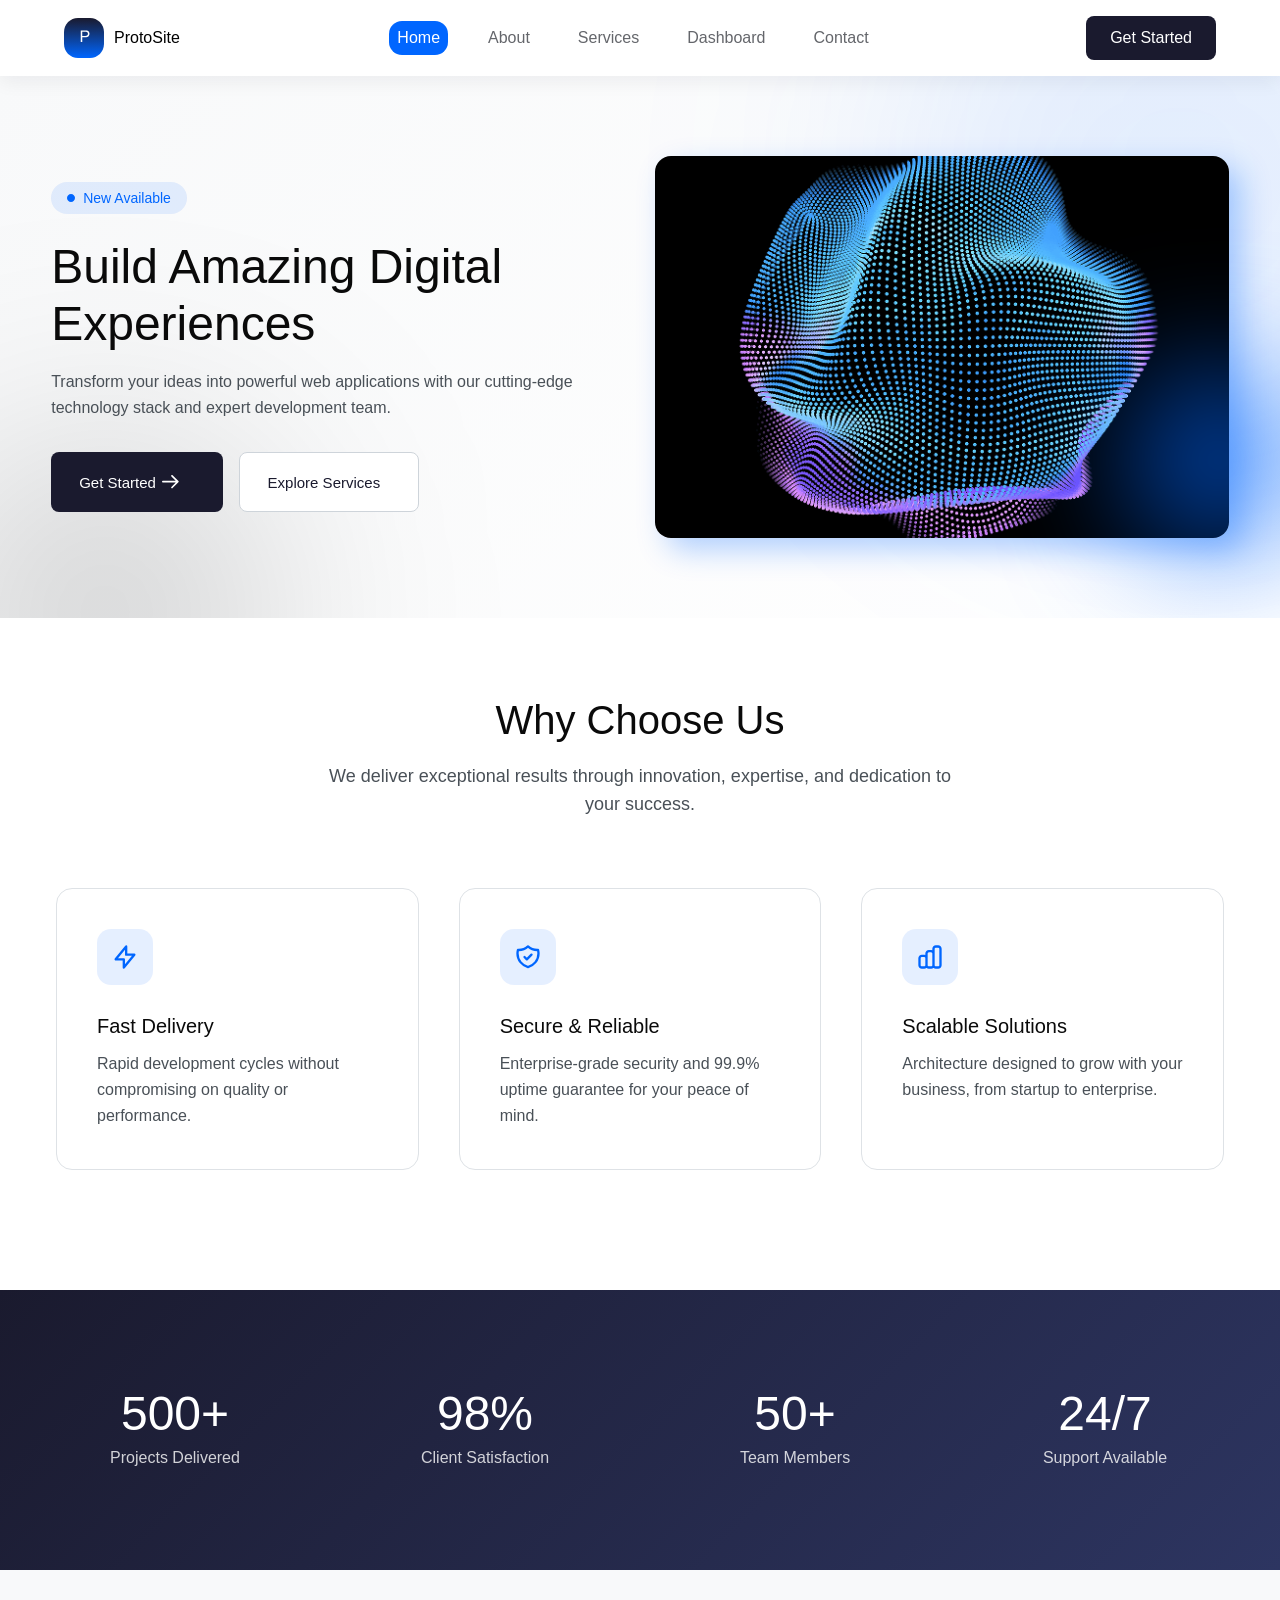
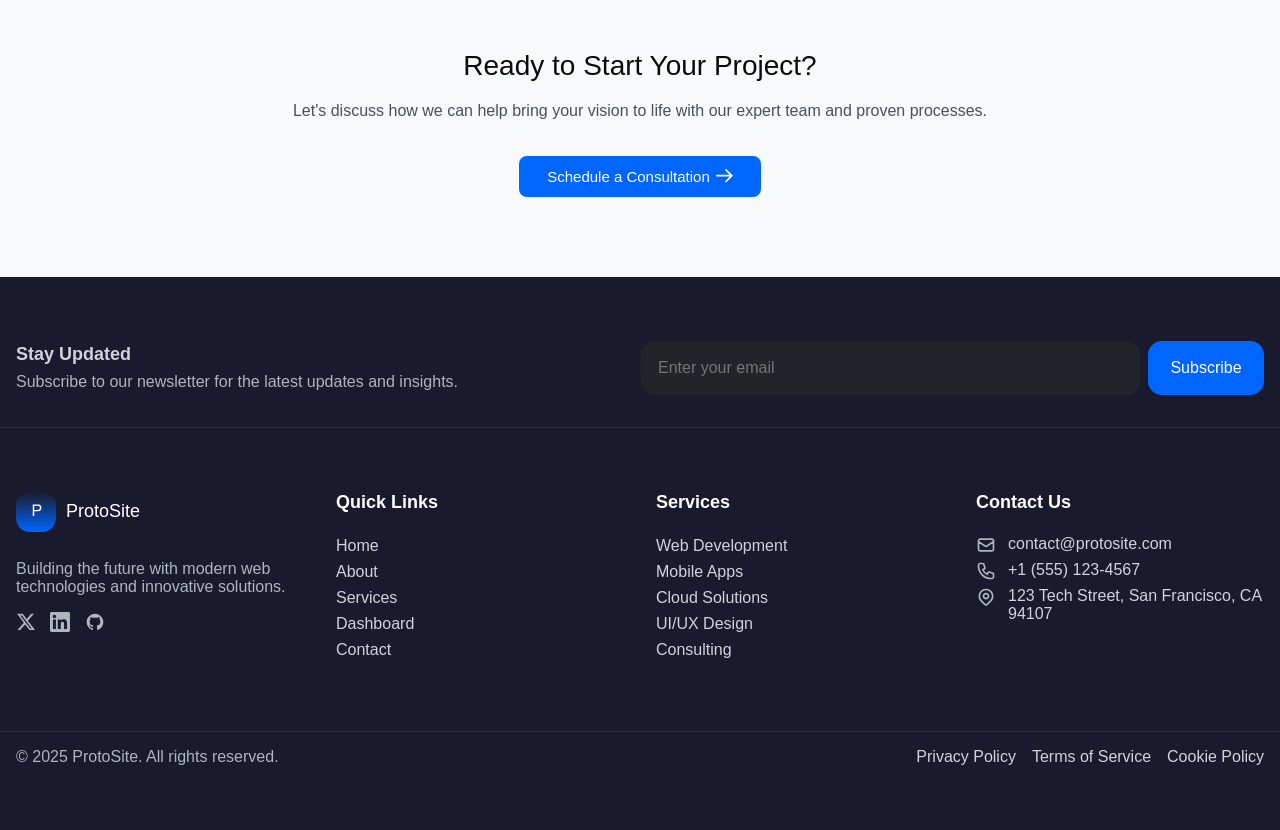
==== commit 0edb299b: "update logo text, and make header fix only on home page" ====
--- a/index.html
+++ b/index.html
@@ -5,17 +5,17 @@
     <meta name="viewport" content="width=device-width, initial-scale=1.0" />
     <title>protosite</title>
     <link rel="icon" href="assets/favicon.png" type="image/x-icon" />
-    <link rel="stylesheet" href="styles/reset.css" />
     <link rel="stylesheet" href="styles/general.css" />
-    <link rel="stylesheet" href="styles/header.css" />
-    <link rel="stylesheet" href="styles/footer.css" />
     <link rel="stylesheet" href="styles/home.css" />
     <script src="js/script.js" defer></script>
   </head>
   <body>
-    <header>
+    <header class="sticky">
       <nav>
-        <img src="assets/logo.svg" alt="ProtoSite Logo" class="logo" />
+        <div class="logo-container">
+          <img src="assets/logo.svg" alt="ProtoSite Logo" class="logo" />
+          <p>ProtoSite</p>
+        </div>
 
         <div class="nav-links">
           <a href="index.html" class="active">Home</a>
@@ -111,7 +111,7 @@
           </p>
         </div>
         <div class="features-grid">
-          <div class="feature-card">
+          <div class="feature-card card-hover">
             <div class="feature-icon">
               <svg
                 width="28"
@@ -135,7 +135,7 @@
               performance.
             </p>
           </div>
-          <div class="feature-card">
+          <div class="feature-card card-hover">
             <div class="feature-icon">
               <svg
                 width="28"
@@ -159,7 +159,7 @@
               peace of mind.
             </p>
           </div>
-          <div class="feature-card">
+          <div class="feature-card card-hover">
             <div class="feature-icon">
               <svg
                 width="28"
--- a/styles/general.css
+++ b/styles/general.css
@@ -1,3 +1,82 @@
+/* 1. Global Box-Sizing Reset */
+*,
+*::before,
+*::after {
+  box-sizing: inherit;
+}
+
+html {
+  box-sizing: border-box;
+  font-size: 16px;
+  scroll-behavior: smooth; /* For accessibility/modern sites */
+}
+
+/* 2. Remove Default Margins and Padding */
+body,
+h1,
+h2,
+h3,
+h4,
+h5,
+h6,
+p,
+blockquote,
+pre,
+dl,
+dd,
+ol,
+ul,
+figure,
+table,
+caption,
+fieldset,
+legend,
+hr,
+button,
+input,
+textarea,
+select {
+  margin: 0;
+  padding: 0;
+  list-style: none;
+}
+
+/* 3. Improve Media and Typography */
+img,
+picture,
+video,
+canvas,
+svg {
+  display: block;
+  max-width: 100%;
+}
+
+input,
+button,
+textarea,
+select {
+  font: inherit;
+}
+
+a {
+  text-decoration: none;
+  color: inherit;
+}
+
+/* 4. Accessibility & Cleanup */
+::selection {
+  text-shadow: none;
+}
+
+button {
+  background: none;
+  color: inherit;
+  border: none;
+  cursor: pointer;
+}
+
+/*----------------------------------------------------------------------*/
+
 /* general styles */
 body {
   /* The font stack tells the browser which fonts to try, in order. */
@@ -5,3 +84,391 @@
     /* A common, slightly better-looking substitute */ Helvetica, sans-serif; /* Essential: generic fallback to any sans-serif font */
   font-size: 16px;
 }
+
+.container {
+  max-width: 1600px;
+  margin: 0 auto;
+  padding: 0 1rem;
+}
+@media (max-width: 600px) {
+  .container {
+    padding: 0 0.5rem;
+  }
+}
+.card-hover {
+  transition: all 0.3s ease;
+}
+.card-hover:hover {
+  transform: translateY(-6px);
+  box-shadow: 0 10px 30px rgba(0, 0, 0, 0.4);
+}
+/*----------------------------------------------------------------------*/
+
+/*--------------------------
+      header
+  --------------------------*/
+/* Keep header stuck to top on scroll */
+
+header .logo-container {
+  display: flex;
+  justify-content: center;
+  align-items: center;
+  gap: 10px;
+}
+
+header .logo-container p {
+  font-size: 16px;
+}
+
+.sticky {
+  position: sticky;
+  top: 0;
+  z-index: 1000;
+}
+/* header {
+} */
+
+/* Navigation Styles */
+header nav {
+  display: flex;
+  justify-content: space-between;
+  align-items: center;
+  padding: 1rem 4rem;
+  margin-bottom: 0; /* spacing handled on .hero */
+  background: rgba(255, 255, 255, 0.96);
+  box-shadow: 0 6px 18px rgba(16, 24, 40, 0.06);
+  transition: background 200ms ease, box-shadow 200ms ease;
+  width: 100%;
+}
+
+header .mobile-menu-btn {
+  display: none;
+  background: none;
+  border: none;
+  color: #0f1217;
+  cursor: pointer;
+  padding: 0.5rem;
+}
+
+header .logo {
+  display: flex;
+  align-items: center;
+  gap: 0.5rem;
+}
+
+.logo-letter {
+  background-color: #0052ff;
+  color: white;
+  width: 32px;
+  height: 32px;
+  display: flex;
+  align-items: center;
+  justify-content: center;
+  border-radius: 8px;
+  font-weight: bold;
+}
+
+.nav-links {
+  display: flex;
+  gap: 2rem;
+}
+
+.nav-links a {
+  text-decoration: none;
+  color: #64666b;
+  font-weight: 400;
+  transition: color 0.3s ease-in-out;
+  padding: 0.5em;
+  border-radius: 13px;
+}
+
+.nav-links a.active {
+  color: #fff;
+  background-color: #0066ff;
+}
+
+.nav-links a:hover {
+  color: #fff;
+  background-color: #0066ff;
+}
+
+.get-started-btn {
+  background-color: #1a1a2e;
+  color: white;
+  padding: 0.8rem 1.5rem;
+  border: none;
+  border-radius: 8px;
+  font-weight: 500;
+  cursor: pointer;
+  transition: background-color 0.3s ease;
+}
+
+.get-started-btn:hover {
+  background-color: #0052ff;
+}
+
+@media (max-width: 1024px) {
+  .nav-links {
+    display: none;
+  }
+  header .mobile-menu-btn {
+    display: block;
+  }
+
+  header .get-started-btn {
+    display: none;
+  }
+
+  .nav-links {
+    display: none;
+    position: absolute;
+    top: 100%;
+    left: 0;
+    right: 0;
+    background-color: white;
+    padding: 1rem;
+    box-shadow: 0 4px 6px rgba(0, 0, 0, 0.1);
+    border-radius: 8px;
+    flex-direction: column;
+    gap: 1rem;
+    z-index: 1000;
+  }
+  .nav-links.active {
+    display: flex;
+  }
+}
+
+@media (max-width: 480px) {
+  .logo-text {
+    display: none;
+  }
+}
+
+/*----------------------------------------------------------------------*/
+
+/* --------------------- footer --------------------- */
+footer {
+  background: #1a1a2e;
+  color: #d1d3d8;
+  padding-top: 4rem;
+  padding-bottom: 4rem;
+}
+
+footer a {
+  color: #d1d3d8;
+}
+
+/* --------------------- footer-top --------------------- */
+
+footer .footer-top {
+  display: flex;
+  justify-content: space-between;
+  align-items: center;
+  gap: 1rem;
+  padding-bottom: 2rem;
+}
+
+footer .footer-text {
+  display: flex;
+  flex-direction: column;
+  gap: 0.5rem;
+}
+
+@media (max-width: 600px) {
+  footer .footer-text {
+    width: unset;
+  }
+}
+
+footer p {
+  color: #adb5bd;
+  font-size: 16px;
+}
+footer .logo-text {
+  color: white;
+  font-size: 18px;
+}
+footer h6 {
+  font-size: 18px;
+}
+
+footer .footer-email {
+  width: 100%;
+  display: flex;
+  gap: 0.5rem;
+  max-width: 50%;
+}
+
+@media (max-width: 600px) {
+  footer .footer-email {
+    max-width: unset;
+  }
+}
+
+footer .footer-email input[type='email'] {
+  border-radius: 4px;
+  font-size: 16px;
+  background-color: #212529;
+  outline: none;
+  border-bottom-color: transparent;
+  border-right-color: transparent;
+}
+
+footer .footer-email input[type='email'],
+footer .footer-email button {
+  border-radius: 14px;
+  padding: 1rem;
+  width: 100%;
+}
+
+footer .footer-email button {
+  background-color: #0066ff;
+  color: white;
+  max-width: 116px;
+}
+
+@media (max-width: 600px) {
+  footer .footer-top {
+    flex-direction: column;
+    align-items: flex-start;
+  }
+
+  footer .footer-text {
+    text-align: center;
+    width: 100%;
+  }
+  footer form {
+    flex-direction: column;
+    align-items: center;
+  }
+}
+
+/* ---------------footer middle section --------------- */
+footer .footer-middle {
+  border-top: 1px solid #333;
+}
+
+footer .footer-middle .container {
+  padding-top: 4rem;
+  padding-bottom: 4rem;
+  border-bottom: 1px solid #333;
+  display: grid;
+  grid-template-columns: 1fr;
+  gap: 2rem;
+}
+
+@media (min-width: 600px) {
+  footer .footer-middle .container {
+    grid-template-columns: repeat(2, 1fr);
+  }
+}
+@media (min-width: 1024px) {
+  footer .footer-middle .container {
+    /* repeat(4, 1fr) creates four equal columns */
+    grid-template-columns: repeat(4, 1fr);
+  }
+}
+footer .footer-middle .container .col.about {
+  display: flex;
+  flex-direction: column;
+  gap: 1rem;
+}
+
+footer .footer-middle .logo {
+  display: flex;
+  align-items: center;
+  gap: 10px;
+  margin-bottom: 12px;
+}
+
+footer .logo-icon {
+  width: 40px;
+  height: 40px;
+}
+
+footer .social a {
+  display: inline-block;
+  margin-right: 10px;
+}
+footer .col .container,
+footer .col h6 {
+  color: #fff;
+}
+footer .footer-middle .col h6 {
+  padding-bottom: 1rem;
+}
+footer .col ul {
+  list-style: none;
+  padding: 0;
+  margin: 0;
+}
+
+footer .col ul li {
+  margin: 8px 0;
+}
+
+footer .col a {
+  text-decoration: none;
+}
+
+footer .contact-line {
+  margin: 6px 0;
+  display: flex;
+  gap: 12px;
+}
+
+footer .col.contact img {
+  width: 20px;
+  height: 20px;
+}
+
+footer .col.links ul li a:hover,
+footer .col.services ul li a:hover,
+footer .footer-nav a:hover {
+  text-decoration: underline;
+}
+
+/* center items in mobile view */
+@media (max-width: 600px) {
+  footer .footer-middle {
+    .col.about {
+      align-items: center;
+    }
+    .brand-desc {
+      text-align: center;
+    }
+  }
+
+  .footer-middle .col.links a,
+  .footer-middle .col.services a,
+  .footer-middle .col {
+    display: flex;
+    align-items: center;
+    flex-direction: column;
+  }
+  .footer-middle .col.contact p {
+    text-align: center;
+  }
+}
+/* --------------------- footer-bottom --------------------- */
+
+.footer-bottom {
+  /* padding: 0 10rem 2rem 5rem; */
+  padding-top: 1rem;
+  display: flex;
+  justify-content: space-between;
+}
+
+.footer-bottom .footer-nav {
+  display: flex;
+  gap: 1rem;
+}
+
+@media (max-width: 600px) {
+  .footer-bottom .footer-nav,
+  .footer-bottom {
+    flex-direction: column-reverse;
+    gap: 1rem;
+    align-items: center;
+  }
+}
--- a/styles/home.css
+++ b/styles/home.css
@@ -18,7 +18,7 @@
 }
 
 .hero::before {
-  content: '';
+  content: "";
   position: absolute;
   width: 600px;
   height: 600px;
@@ -34,7 +34,7 @@
   flex: 1;
   max-width: 600px;
   text-align: left;
-  z-index: 2;
+  z-index: 5;
   order: 1;
 }
 
@@ -154,7 +154,7 @@
 
 /* gradient glowing shadow */
 .glow-circle::after {
-  content: '';
+  content: "";
   position: absolute;
   top: 80%;
   left: -700px;
@@ -168,7 +168,7 @@
 
 /* Blue glowing shadow */
 .glow-circle::before {
-  content: '';
+  content: "";
   position: absolute;
   top: 60%;
   left: 85%;
@@ -260,12 +260,6 @@
   border-radius: 16px;
   padding: 40px;
   text-align: left;
-  transition: all 0.3s ease;
-}
-
-.feature-card:hover {
-  transform: translateY(-6px);
-  box-shadow: 0 10px 30px rgba(0, 0, 0, 0.4);
 }
 
 .feature-icon {
